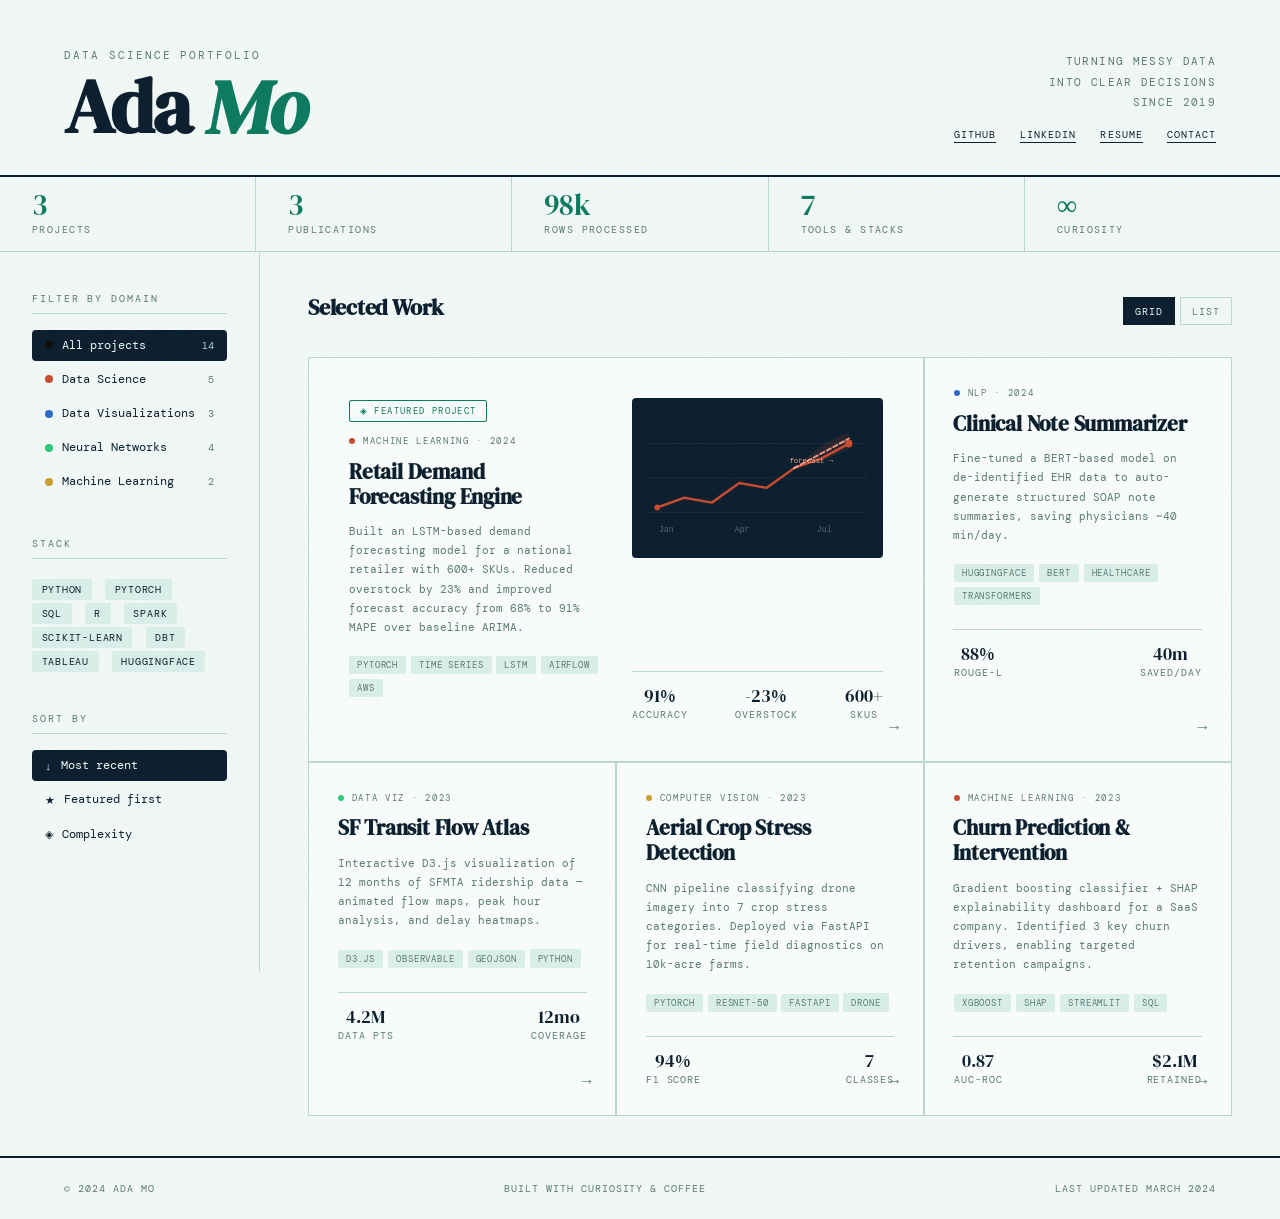
==== index.html @ 89837b7b "home page template" ====
<!DOCTYPE html>
<html lang="en">
<head>
  <meta charset="UTF-8">
  <meta name="viewport" content="width=device-width, initial-scale=1.0">
  <title>DS Portfolio</title>
  <link href="https://fonts.googleapis.com/css2?family=DM+Serif+Display:ital@0;1&family=DM+Mono:wght@300;400;500&display=swap" rel="stylesheet">
  <link rel="stylesheet" href="style.css">
</head>
<body>

<!-- HEADER -->
<header>
  <div>
    <div class="header-eyebrow">Data Science Portfolio</div>
    <h1 class="header-name">Ada <em>Mo</em></h1>
  </div>
  <div class="header-right">
    <p class="header-tagline">Turning messy data into clear decisions since 2019</p>
    <div class="header-links">
      <a href="#">GitHub</a>
      <a href="#">LinkedIn</a>
      <a href="#">Resume</a>
      <a href="#">Contact</a>
    </div>
  </div>
</header>

<!-- STATS BAR -->
<div class="stats-bar">
  <div class="stat-item">
    <span class="stat-num">3</span>
    <span class="stat-label">Projects</span>
  </div>
  <div class="stat-item">
    <span class="stat-num">3</span>
    <span class="stat-label">Publications</span>
  </div>
  <div class="stat-item">
    <span class="stat-num">98k</span>
    <span class="stat-label">Rows processed</span>
  </div>
  <div class="stat-item">
    <span class="stat-num">7</span>
    <span class="stat-label">Tools & stacks</span>
  </div>
  <div class="stat-item">
    <span class="stat-num">∞</span>
    <span class="stat-label">Curiosity</span>
  </div>
</div>

<main>
  <!-- SIDEBAR -->
  <aside>
    <div class="sidebar-section">
      <div class="sidebar-label">Filter by domain</div>
      <button class="filter-btn active">
        <span class="filter-dot" style="background:#0d0d0d"></span>
        All projects
        <span class="filter-count">14</span>
      </button>
      <button class="filter-btn">
        <span class="filter-dot" style="background:#c84b2f"></span>
        Data Science
        <span class="filter-count">5</span>
      </button>
      <button class="filter-btn">
        <span class="filter-dot" style="background:#2f6ac8"></span>
        Data Visualizations
        <span class="filter-count">3</span>
      </button>
      <button class="filter-btn">
        <span class="filter-dot" style="background:#2fc87a"></span>
        Neural Networks
        <span class="filter-count">4</span>
      </button>
      <button class="filter-btn">
        <span class="filter-dot" style="background:#c8a02f"></span>
        Machine Learning
        <span class="filter-count">2</span>
      </button>
    </div>

    <div class="sidebar-section">
      <div class="sidebar-label">Stack</div>
      <span class="skill-tag">Python</span>
      <span class="skill-tag">PyTorch</span>
      <span class="skill-tag">SQL</span>
      <span class="skill-tag">R</span>
      <span class="skill-tag">Spark</span>
      <span class="skill-tag">scikit-learn</span>
      <span class="skill-tag">dbt</span>
      <span class="skill-tag">Tableau</span>
      <span class="skill-tag">HuggingFace</span>
    </div>

    <div class="sidebar-section">
      <div class="sidebar-label">Sort by</div>
      <button class="filter-btn active">
        <span style="font-size:0.7rem">↓</span> Most recent
      </button>
      <button class="filter-btn">
        <span style="font-size:0.7rem">★</span> Featured first
      </button>
      <button class="filter-btn">
        <span style="font-size:0.7rem">◈</span> Complexity
      </button>
    </div>
  </aside>

  <!-- PROJECTS AREA -->
  <div class="projects-area">
    <div class="projects-header">
      <h2 class="projects-title">Selected Work</h2>
      <div class="view-toggle">
        <button class="view-btn active">Grid</button>
        <button class="view-btn">List</button>
      </div>
    </div>

    <div class="projects-grid">

      <!-- FEATURED -->
      <div class="project-card featured">
        <div>
          <div class="badge-featured">◈ Featured Project</div>
          <div class="card-category">
            <span class="cat-dot" style="background:#c84b2f"></span>
            Machine Learning · 2024
          </div>
          <h3 class="card-title">Retail Demand<br>Forecasting Engine</h3>
          <p class="card-desc">Built an LSTM-based demand forecasting model for a national retailer with 600+ SKUs. Reduced overstock by 23% and improved forecast accuracy from 68% to 91% MAPE over baseline ARIMA.</p>
          <div class="card-tags">
            <span class="card-tag">PyTorch</span>
            <span class="card-tag">Time Series</span>
            <span class="card-tag">LSTM</span>
            <span class="card-tag">Airflow</span>
            <span class="card-tag">AWS</span>
          </div>
        </div>
        <div class="featured-right">
          <div class="featured-visual">
            <svg class="mini-chart" viewBox="0 0 240 130" preserveAspectRatio="none">
              <!-- Grid lines -->
              <line x1="0" y1="30" x2="240" y2="30" stroke="#ffffff10" stroke-width="1"/>
              <line x1="0" y1="65" x2="240" y2="65" stroke="#ffffff10" stroke-width="1"/>
              <line x1="0" y1="100" x2="240" y2="100" stroke="#ffffff10" stroke-width="1"/>
              <!-- Actual line -->
              <polyline points="10,95 40,85 70,90 100,70 130,75 160,55 190,45 220,30" fill="none" stroke="#c84b2f" stroke-width="2.5" stroke-linecap="round" stroke-linejoin="round"/>
              <!-- Forecast line -->
              <polyline points="160,55 190,40 220,25" fill="none" stroke="#f0a898" stroke-width="2" stroke-dasharray="5,3" stroke-linecap="round"/>
              <!-- Confidence band -->
              <polygon points="160,55 190,32 220,18 220,35 190,48 160,55" fill="#c84b2f" opacity="0.15"/>
              <!-- Dots -->
              <circle cx="10" cy="95" r="3" fill="#c84b2f"/>
              <circle cx="220" cy="30" r="4" fill="#c84b2f"/>
              <!-- Labels -->
              <text x="12" y="120" fill="#ffffff50" font-size="9" font-family="monospace">Jan</text>
              <text x="95" y="120" fill="#ffffff50" font-size="9" font-family="monospace">Apr</text>
              <text x="185" y="120" fill="#ffffff50" font-size="9" font-family="monospace">Jul</text>
              <text x="155" y="50" fill="#f0a898" font-size="8" font-family="monospace">forecast →</text>
            </svg>
          </div>
          <div class="card-meta">
            <div class="card-metric">
              <span class="metric-val">91%</span>
              <span class="metric-label">Accuracy</span>
            </div>
            <div class="card-metric">
              <span class="metric-val">-23%</span>
              <span class="metric-label">Overstock</span>
            </div>
            <div class="card-metric">
              <span class="metric-val">600+</span>
              <span class="metric-label">SKUs</span>
            </div>
          </div>
        </div>
      </div>

      <!-- CARD 2 -->
      <div class="project-card">
        <div class="card-category">
          <span class="cat-dot" style="background:#2f6ac8"></span>
          NLP · 2024
        </div>
        <h3 class="card-title">Clinical Note Summarizer</h3>
        <p class="card-desc">Fine-tuned a BERT-based model on de-identified EHR data to auto-generate structured SOAP note summaries, saving physicians ~40 min/day.</p>
        <div class="card-tags">
          <span class="card-tag">HuggingFace</span>
          <span class="card-tag">BERT</span>
          <span class="card-tag">Healthcare</span>
          <span class="card-tag">Transformers</span>
        </div>
        <div class="card-meta">
          <div class="card-metric">
            <span class="metric-val">88%</span>
            <span class="metric-label">ROUGE-L</span>
          </div>
          <div class="card-metric">
            <span class="metric-val">40m</span>
            <span class="metric-label">Saved/day</span>
          </div>
        </div>
      </div>

      <!-- CARD 3 -->
      <div class="project-card">
        <div class="card-category">
          <span class="cat-dot" style="background:#2fc87a"></span>
          Data Viz · 2023
        </div>
        <h3 class="card-title">SF Transit Flow Atlas</h3>
        <p class="card-desc">Interactive D3.js visualization of 12 months of SFMTA ridership data — animated flow maps, peak hour analysis, and delay heatmaps.</p>
        <div class="card-tags">
          <span class="card-tag">D3.js</span>
          <span class="card-tag">Observable</span>
          <span class="card-tag">GeoJSON</span>
          <span class="card-tag">Python</span>
        </div>
        <div class="card-meta">
          <div class="card-metric">
            <span class="metric-val">4.2M</span>
            <span class="metric-label">Data pts</span>
          </div>
          <div class="card-metric">
            <span class="metric-val">12mo</span>
            <span class="metric-label">Coverage</span>
          </div>
        </div>
      </div>

      <!-- CARD 4 -->
      <div class="project-card">
        <div class="card-category">
          <span class="cat-dot" style="background:#c8a02f"></span>
          Computer Vision · 2023
        </div>
        <h3 class="card-title">Aerial Crop Stress Detection</h3>
        <p class="card-desc">CNN pipeline classifying drone imagery into 7 crop stress categories. Deployed via FastAPI for real-time field diagnostics on 10k-acre farms.</p>
        <div class="card-tags">
          <span class="card-tag">PyTorch</span>
          <span class="card-tag">ResNet-50</span>
          <span class="card-tag">FastAPI</span>
          <span class="card-tag">Drone</span>
        </div>
        <div class="card-meta">
          <div class="card-metric">
            <span class="metric-val">94%</span>
            <span class="metric-label">F1 Score</span>
          </div>
          <div class="card-metric">
            <span class="metric-val">7</span>
            <span class="metric-label">Classes</span>
          </div>
        </div>
      </div>

      <!-- CARD 5 -->
      <div class="project-card">
        <div class="card-category">
          <span class="cat-dot" style="background:#c84b2f"></span>
          Machine Learning · 2023
        </div>
        <h3 class="card-title">Churn Prediction & Intervention</h3>
        <p class="card-desc">Gradient boosting classifier + SHAP explainability dashboard for a SaaS company. Identified 3 key churn drivers, enabling targeted retention campaigns.</p>
        <div class="card-tags">
          <span class="card-tag">XGBoost</span>
          <span class="card-tag">SHAP</span>
          <span class="card-tag">Streamlit</span>
          <span class="card-tag">SQL</span>
        </div>
        <div class="card-meta">
          <div class="card-metric">
            <span class="metric-val">0.87</span>
            <span class="metric-label">AUC-ROC</span>
          </div>
          <div class="card-metric">
            <span class="metric-val">$2.1M</span>
            <span class="metric-label">Retained</span>
          </div>
        </div>
      </div>

    </div><!-- End .projects-grid -->
  </div><!-- End .projects-area -->
</main>

<footer>
  <span>© 2024 Ada Mo</span>
  <span>Built with curiosity & coffee</span>
  <span>Last updated March 2024</span>
</footer>

<script src="nav.js"></script>

</body>
</html>
---- style.css ----
/* ─── DS PORTFOLIO STYLES ─── */

:root {
  --ink: #0b1f2e;
  --paper: #f0f7f5;
  --warm: #e2f2ed;
  --accent: #0d7a60;
  --accent2: #1a6fa8;
  --muted: #5a7a72;
  --rule: #b8d8d0;
  --card-bg: #f7fbfa;
  --tag-bg: #d8eee9;
}

@media (prefers-color-scheme: dark) {
  :root {
    --ink: #d4f0ea;
    --paper: #0a1a16;
    --warm: #0e2820;
    --accent: #2ecfa4;
    --accent2: #4baee3;
    --muted: #6aada0;
    --rule: #1d4a3c;
    --card-bg: #0d201a;
    --tag-bg: #122e26;
  }
}

*, *::before, *::after { box-sizing: border-box; margin: 0; padding: 0; }

body {
  font-family: 'DM Mono', monospace;
  background: var(--paper);
  color: var(--ink);
  min-height: 100vh;
  overflow-x: hidden;
}

/* NOISE TEXTURE OVERLAY */
body::before {
  content: '';
  position: fixed;
  inset: 0;
  background-image: url("data:image/svg+xml,%3Csvg viewBox='0 0 200 200' xmlns='http://www.w3.org/2000/svg'%3E%3Cfilter id='n'%3E%3CfeTurbulence type='fractalNoise' baseFrequency='0.9' numOctaves='4' stitchTiles='stitch'/%3E%3C/filter%3E%3Crect width='100%25' height='100%25' filter='url(%23n)' opacity='0.04'/%3E%3C/svg%3E");
  pointer-events: none;
  z-index: 1000;
  opacity: 0.4;
}

/* ─── HEADER ─── */
header {
  display: grid;
  grid-template-columns: 1fr auto;
  align-items: end;
  padding: 3rem 4rem 2rem;
  border-bottom: 2px solid var(--ink);
  position: relative;
  animation: fadeDown 0.6s ease both;
}

.header-eyebrow {
  font-size: 0.68rem;
  letter-spacing: 0.18em;
  text-transform: uppercase;
  color: var(--muted);
  margin-bottom: 0.5rem;
}

.header-name {
  font-family: 'DM Serif Display', serif;
  font-size: clamp(2.8rem, 6vw, 5rem);
  line-height: 0.95;
  letter-spacing: -0.02em;
}

.header-name em {
  font-style: italic;
  color: var(--accent);
}

.header-right {
  text-align: right;
}

.header-tagline {
  font-size: 0.7rem;
  letter-spacing: 0.12em;
  text-transform: uppercase;
  color: var(--muted);
  line-height: 1.8;
  max-width: 180px;
  margin-left: auto;
}

.header-links {
  display: flex;
  gap: 1.5rem;
  margin-top: 1rem;
  justify-content: flex-end;
}

.header-links a {
  font-size: 0.65rem;
  letter-spacing: 0.1em;
  text-transform: uppercase;
  color: var(--ink);
  text-decoration: none;
  border-bottom: 1px solid var(--ink);
  padding-bottom: 1px;
  transition: color 0.2s, border-color 0.2s;
}

.header-links a:hover { color: var(--accent); border-color: var(--accent); }

/* ─── STATS BAR ─── */
.stats-bar {
  display: flex;
  border-bottom: 1px solid var(--rule);
  overflow: hidden;
  animation: fadeIn 0.8s 0.3s ease both;
}

.stat-item {
  flex: 1;
  padding: 0.9rem 2rem;
  border-right: 1px solid var(--rule);
  display: flex;
  flex-direction: column;
  gap: 0.2rem;
}

.stat-item:last-child { border-right: none; }

.stat-num {
  font-family: 'DM Serif Display', serif;
  font-size: 1.8rem;
  line-height: 1;
  color: var(--accent);
}

.stat-label {
  font-size: 0.6rem;
  text-transform: uppercase;
  letter-spacing: 0.15em;
  color: var(--muted);
}

/* ─── LAYOUT ─── */
main {
  display: grid;
  grid-template-columns: 260px 1fr;
  min-height: calc(100vh - 180px);
}

/* ─── SIDEBAR ─── */
aside {
  border-right: 1px solid var(--rule);
  padding: 2.5rem 2rem;
  position: sticky;
  top: 0;
  height: calc(100vh - 180px);
  overflow-y: auto;
  animation: fadeIn 0.8s 0.4s ease both;
}

.sidebar-section { margin-bottom: 2.5rem; }

.sidebar-label {
  font-size: 0.6rem;
  text-transform: uppercase;
  letter-spacing: 0.2em;
  color: var(--muted);
  margin-bottom: 1rem;
  padding-bottom: 0.5rem;
  border-bottom: 1px solid var(--rule);
}

.filter-btn {
  display: flex;
  align-items: center;
  gap: 0.6rem;
  width: 100%;
  padding: 0.5rem 0.8rem;
  background: none;
  border: none;
  border-radius: 4px;
  font-family: 'DM Mono', monospace;
  font-size: 0.72rem;
  color: var(--ink);
  cursor: pointer;
  text-align: left;
  transition: background 0.15s;
  margin-bottom: 0.2rem;
}

.filter-btn:hover { background: var(--tag-bg); }
.filter-btn.active { background: var(--ink); color: var(--paper); }

.filter-dot {
  width: 8px;
  height: 8px;
  border-radius: 50%;
  flex-shrink: 0;
}

.filter-count {
  margin-left: auto;
  font-size: 0.6rem;
  color: var(--muted);
}

.filter-btn.active .filter-count { color: var(--rule); }

.skill-tag {
  display: inline-block;
  font-size: 0.6rem;
  letter-spacing: 0.08em;
  padding: 0.25rem 0.6rem;
  background: var(--tag-bg);
  border-radius: 2px;
  margin: 0.2rem 0.2rem 0 0;
  text-transform: uppercase;
}

/* ─── PROJECT GRID ─── */
.projects-area {
  padding: 2.5rem 3rem;
}

.projects-header {
  display: flex;
  justify-content: space-between;
  align-items: baseline;
  margin-bottom: 2rem;
}

.projects-title {
  font-family: 'DM Serif Display', serif;
  font-size: 1.4rem;
  letter-spacing: -0.01em;
}

.view-toggle {
  display: flex;
  gap: 0.3rem;
}

.view-btn {
  padding: 0.4rem 0.7rem;
  background: none;
  border: 1px solid var(--rule);
  font-family: 'DM Mono', monospace;
  font-size: 0.6rem;
  letter-spacing: 0.1em;
  text-transform: uppercase;
  cursor: pointer;
  transition: all 0.15s;
  color: var(--muted);
}

.view-btn.active { background: var(--ink); color: var(--paper); border-color: var(--ink); }

.projects-grid {
  display: grid;
  grid-template-columns: repeat(auto-fill, minmax(300px, 1fr));
  gap: 1.5px;
  background: var(--rule);
  border: 1.5px solid var(--rule);
}

/* ─── PROJECT CARD ─── */
.project-card {
  background: var(--card-bg);
  padding: 1.8rem;
  cursor: pointer;
  transition: background 0.2s;
  position: relative;
  overflow: hidden;
  animation: fadeUp 0.5s ease both;
}

.project-card:hover { background: var(--warm); }

.project-card::after {
  content: '→';
  position: absolute;
  bottom: 1.5rem;
  right: 1.5rem;
  font-size: 1rem;
  color: var(--muted);
  transition: transform 0.2s, color 0.2s;
}

.project-card:hover::after {
  transform: translate(3px, -3px);
  color: var(--accent);
}

.card-category {
  font-size: 0.58rem;
  text-transform: uppercase;
  letter-spacing: 0.18em;
  color: var(--muted);
  margin-bottom: 0.8rem;
  display: flex;
  align-items: center;
  gap: 0.5rem;
}

.cat-dot {
  width: 6px;
  height: 6px;
  border-radius: 50%;
  display: inline-block;
}

.card-title {
  font-family: 'DM Serif Display', serif;
  font-size: 1.3rem;
  line-height: 1.2;
  letter-spacing: -0.01em;
  margin-bottom: 0.8rem;
}

.card-desc {
  font-size: 0.7rem;
  line-height: 1.7;
  color: var(--muted);
  margin-bottom: 1.2rem;
}

.card-tags {
  display: flex;
  flex-wrap: wrap;
  gap: 0.3rem;
  margin-bottom: 1.5rem;
}

.card-tag {
  font-size: 0.55rem;
  text-transform: uppercase;
  letter-spacing: 0.1em;
  padding: 0.2rem 0.5rem;
  background: var(--tag-bg);
  border-radius: 2px;
  color: var(--muted);
  transition: background 0.15s, color 0.15s;
}

.project-card:hover .card-tag { background: var(--rule); }

.card-meta {
  display: flex;
  justify-content: space-between;
  align-items: center;
  padding-top: 1rem;
  border-top: 1px solid var(--rule);
  font-size: 0.6rem;
  color: var(--muted);
}

.card-metric {
  display: flex;
  flex-direction: column;
  align-items: center;
  gap: 0.15rem;
}

.metric-val {
  font-family: 'DM Serif Display', serif;
  font-size: 1.1rem;
  color: var(--ink);
  line-height: 1;
}

.metric-label { letter-spacing: 0.1em; text-transform: uppercase; }

/* ─── FEATURED CARD (spans 2 cols) ─── */
.project-card.featured {
  grid-column: span 2;
  display: grid;
  grid-template-columns: 1fr 1fr;
  gap: 2rem;
  padding: 2.5rem;
}

.featured-right {
  display: flex;
  flex-direction: column;
  justify-content: space-between;
}

.featured-visual {
  background: var(--ink);
  border-radius: 4px;
  height: 160px;
  display: flex;
  align-items: center;
  justify-content: center;
  overflow: hidden;
  position: relative;
}

.mini-chart { width: 100%; height: 100%; padding: 1rem; }

.badge-featured {
  display: inline-flex;
  align-items: center;
  gap: 0.4rem;
  font-size: 0.58rem;
  letter-spacing: 0.15em;
  text-transform: uppercase;
  color: var(--accent);
  border: 1px solid var(--accent);
  padding: 0.25rem 0.6rem;
  border-radius: 2px;
  margin-bottom: 0.8rem;
  width: fit-content;
}

/* ─── ANIMATIONS ─── */
@keyframes fadeDown {
  from { opacity: 0; transform: translateY(-16px); }
  to { opacity: 1; transform: translateY(0); }
}

@keyframes fadeIn {
  from { opacity: 0; }
  to { opacity: 1; }
}

@keyframes fadeUp {
  from { opacity: 0; transform: translateY(20px); }
  to { opacity: 1; transform: translateY(0); }
}

.project-card:nth-child(1) { animation-delay: 0.1s; }
.project-card:nth-child(2) { animation-delay: 0.2s; }
.project-card:nth-child(3) { animation-delay: 0.25s; }
.project-card:nth-child(4) { animation-delay: 0.3s; }
.project-card:nth-child(5) { animation-delay: 0.35s; }

/* ─── FOOTER ─── */
footer {
  border-top: 2px solid var(--ink);
  padding: 1.5rem 4rem;
  display: flex;
  justify-content: space-between;
  align-items: center;
  font-size: 0.62rem;
  letter-spacing: 0.1em;
  text-transform: uppercase;
  color: var(--muted);
}

/* ─── RESPONSIVE ─── */
@media (max-width: 900px) {
  header { padding: 2rem; grid-template-columns: 1fr; gap: 1rem; }
  main { grid-template-columns: 1fr; }
  aside { display: none; }
  .projects-area { padding: 1.5rem; }
  .project-card.featured { grid-column: span 1; grid-template-columns: 1fr; }
  footer { padding: 1rem 1.5rem; flex-direction: column; gap: 0.5rem; text-align: center; }
}
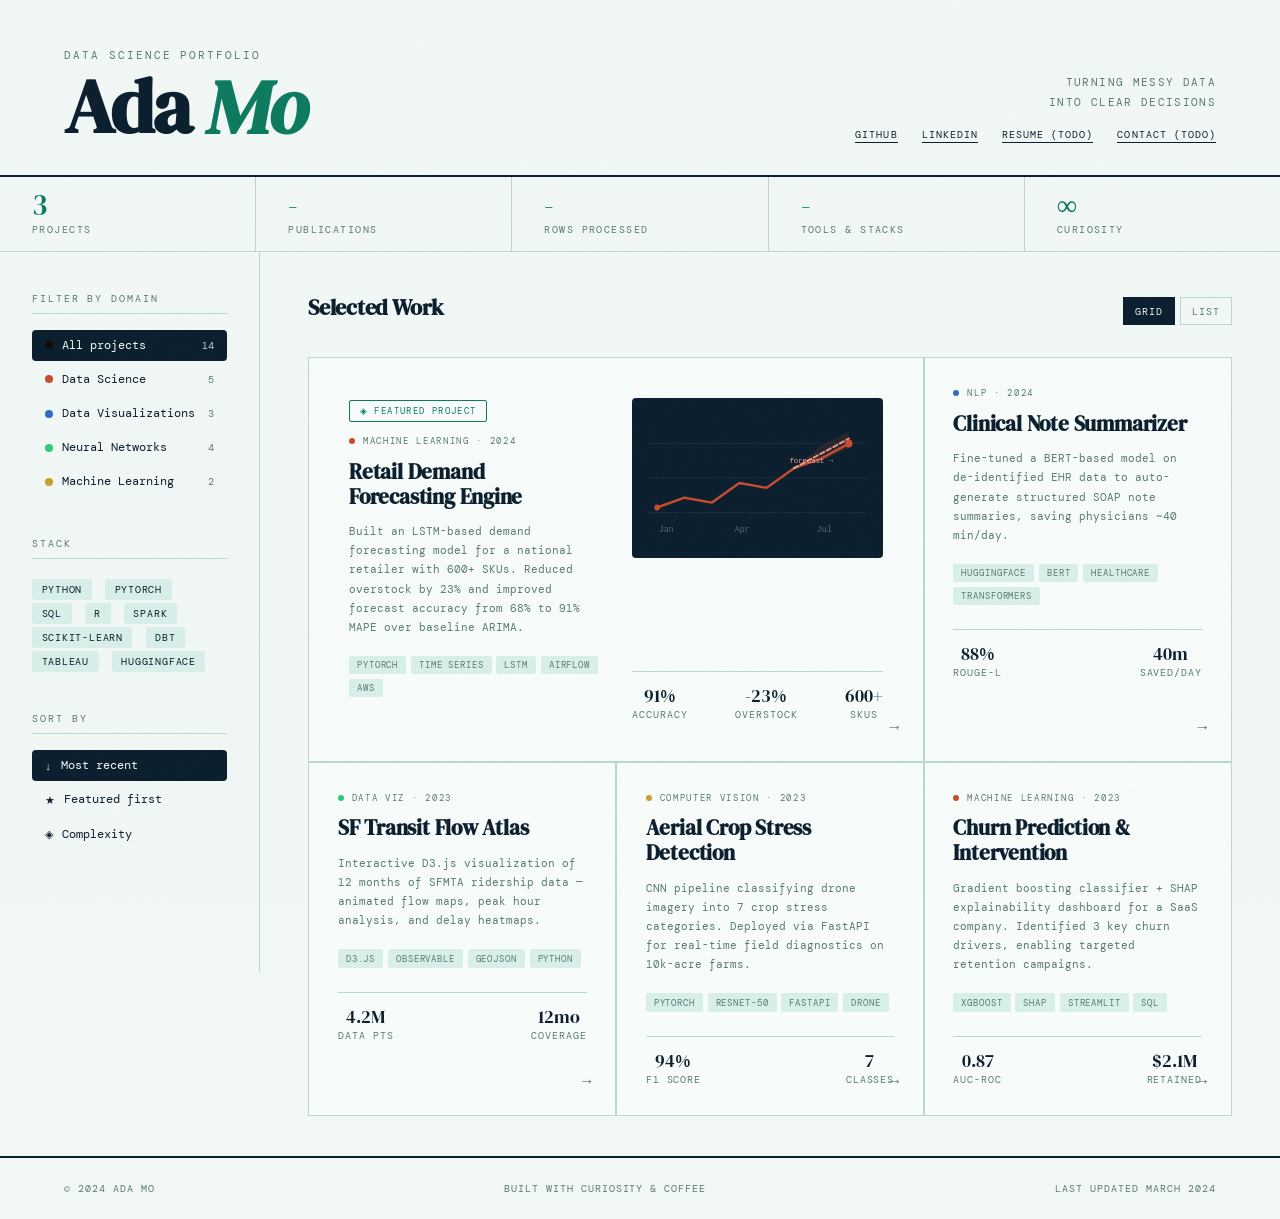
==== commit 9f947290: "reference links" ====
--- a/index.html
+++ b/index.html
@@ -16,12 +16,12 @@
     <h1 class="header-name">Ada <em>Mo</em></h1>
   </div>
   <div class="header-right">
-    <p class="header-tagline">Turning messy data into clear decisions since 2019</p>
+    <p class="header-tagline">Turning messy data into clear decisions</p>
     <div class="header-links">
-      <a href="#">GitHub</a>
-      <a href="#">LinkedIn</a>
-      <a href="#">Resume</a>
-      <a href="#">Contact</a>
+      <a href="https://github.com/AdaMo22805" target="_blank">GitHub</a>
+      <a href="https://www.linkedin.com/in/ada-mo-628304302/" target="_blank">LinkedIn</a>
+      <a href="#" target="_blank">Resume (todo)</a>
+      <a href="#">Contact (todo)</a>
     </div>
   </div>
 </header>
@@ -33,15 +33,15 @@
     <span class="stat-label">Projects</span>
   </div>
   <div class="stat-item">
-    <span class="stat-num">3</span>
+    <span class="stat-num">-</span>
     <span class="stat-label">Publications</span>
   </div>
   <div class="stat-item">
-    <span class="stat-num">98k</span>
+    <span class="stat-num">-</span>
     <span class="stat-label">Rows processed</span>
   </div>
   <div class="stat-item">
-    <span class="stat-num">7</span>
+    <span class="stat-num">-</span>
     <span class="stat-label">Tools & stacks</span>
   </div>
   <div class="stat-item">
